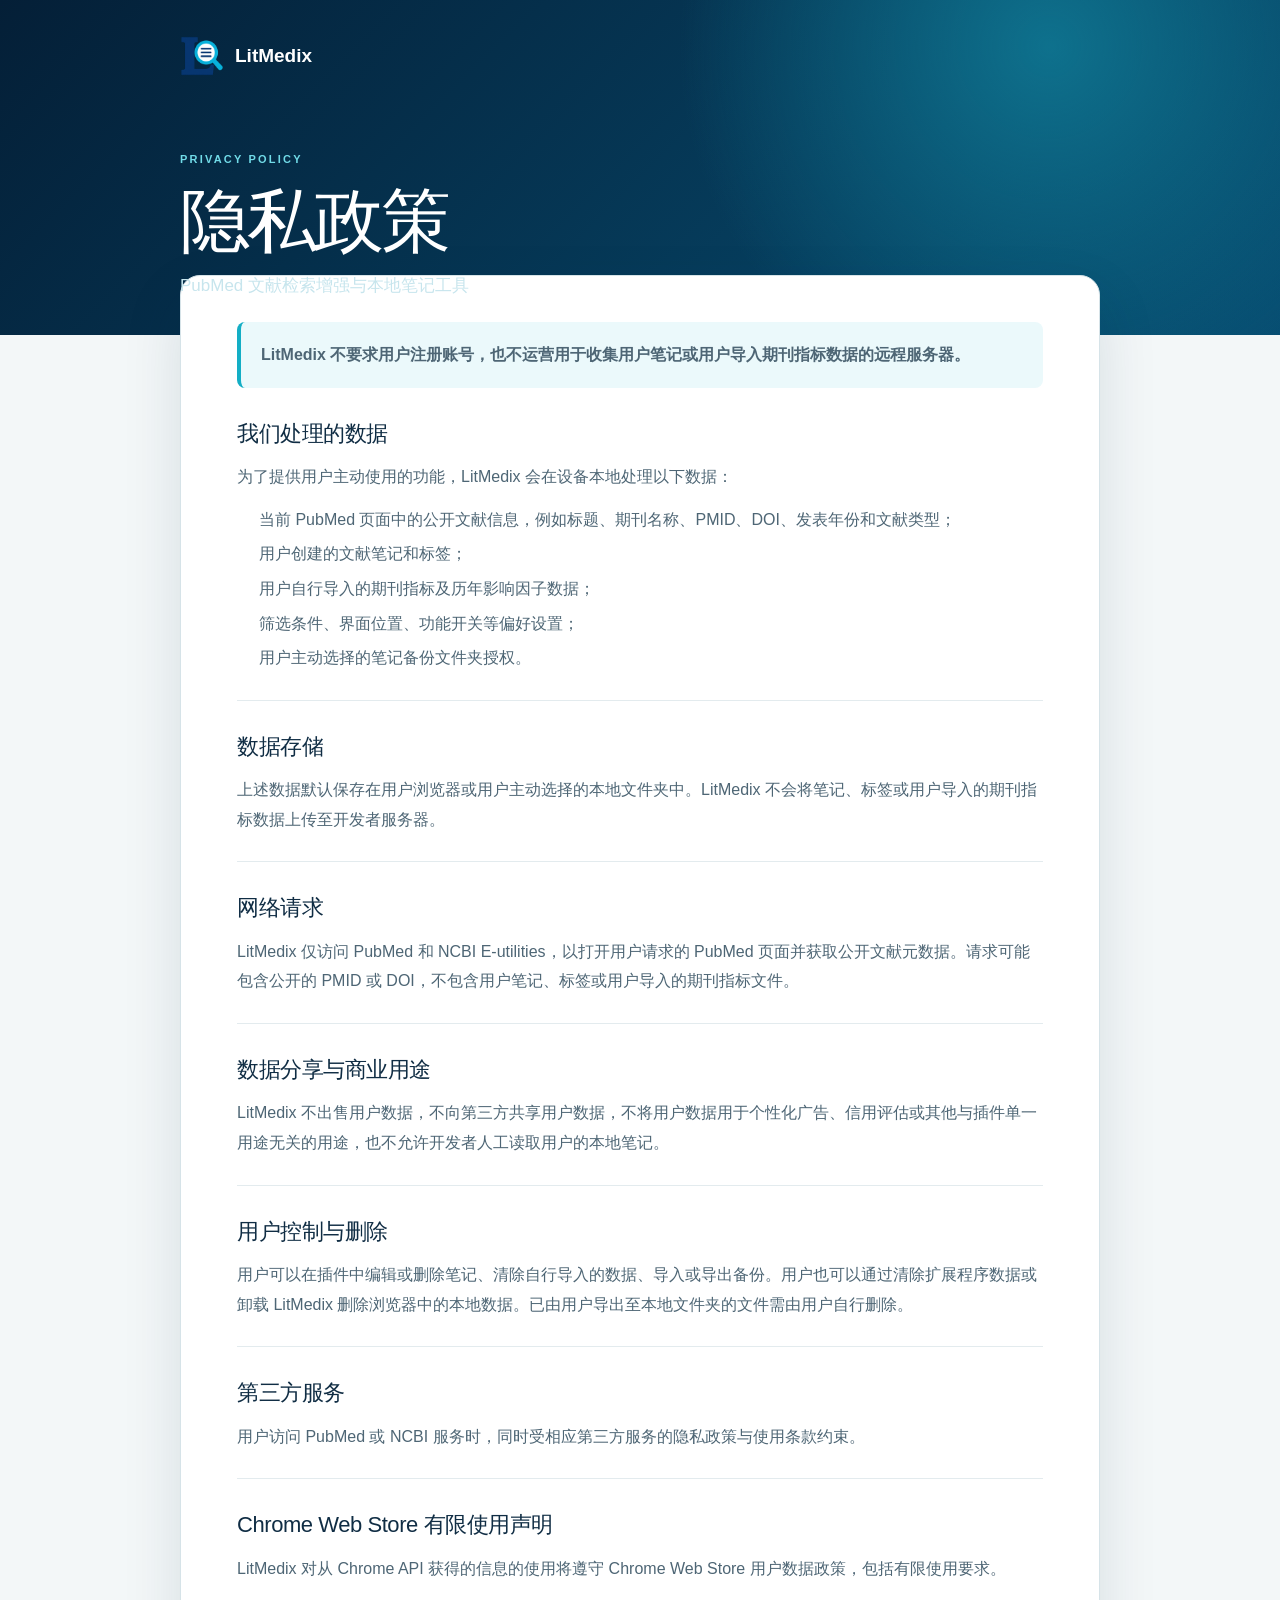
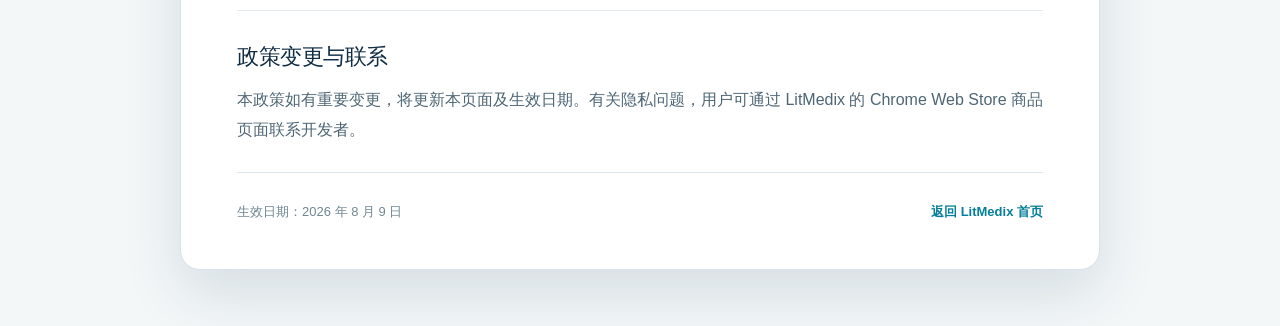
==== privacy/index.html @ 042bb358 "Publish LitMedix website" ====
﻿<!DOCTYPE html><html lang="zh-CN"><head><meta charSet="utf-8"/><meta name="viewport" content="width=device-width, initial-scale=1"/><link rel="preload" href="/litmedix-icon.png" as="image"/><link rel="stylesheet" href="../assets/index-BbM5wxnm.css" data-rsc-css-href="../assets/index-BbM5wxnm.css" data-precedence="vite-rsc/importer-resources"/><link rel="modulepreload" href="../assets/layout-segment-context-ChXqOin5.js" crossorigin=""/><link rel="modulepreload" href="../assets/rolldown-runtime-S-ySWqyJ.js" crossorigin=""/><link rel="modulepreload" href="../assets/index-D1vCP54-.js" crossorigin=""/><link rel="modulepreload" href="../assets/framework-XU8gKkFC.js" crossorigin=""/><title>隐私政策 | LitMedix</title><meta name="description" content="LitMedix Chrome 扩展隐私政策与用户数据说明。"/><meta property="og:title" content="LitMedix｜PubMed 文献检索、期刊指标与本地笔记"/><meta property="og:description" content="在 PubMed 页面直接查看期刊指标与历年 IF，使用智能筛选、右键检索和本地 Markdown 文献笔记。"/><meta property="og:type" content="website"/><meta property="og:image" content="http://localhost:3000/og.png"/><meta property="og:image:width" content="1200"/><meta property="og:image:height" content="630"/><meta property="og:image:alt" content="LitMedix：少一点查询，多一点专注阅读"/><meta name="twitter:card" content="summary_large_image"/><meta name="twitter:title" content="LitMedix｜PubMed 文献检索、期刊指标与本地笔记"/><meta name="twitter:description" content="在 PubMed 页面直接查看期刊指标与历年 IF，使用智能筛选、右键检索和本地 Markdown 文献笔记。"/><meta name="twitter:image" content="http://localhost:3000/og.png"/><link rel="shortcut icon" href="/litmedix-icon.png"/><link rel="icon" href="/litmedix-icon.png"/><link rel="modulepreload" href="../assets/index-D1vCP54-.js" />
</head><body><main class="policy-page"><header class="policy-header"><a class="policy-brand" href="../ aria-label="返回 LitMedix 首页"><img src="../litmedix-icon.png" alt="" width="44" height="44"/><span>LitMedix</span></a><div class="policy-heading"><span>PRIVACY POLICY</span><h1>隐私政策</h1><p>PubMed 文献检索增强与本地笔记工具</p></div></header><article class="policy-card"><p class="policy-summary">LitMedix 不要求用户注册账号，也不运营用于收集用户笔记或用户导入期刊指标数据的远程服务器。</p><section><h2>我们处理的数据</h2><p>为了提供用户主动使用的功能，LitMedix 会在设备本地处理以下数据：</p><ul><li>当前 PubMed 页面中的公开文献信息，例如标题、期刊名称、PMID、DOI、发表年份和文献类型；</li><li>用户创建的文献笔记和标签；</li><li>用户自行导入的期刊指标及历年影响因子数据；</li><li>筛选条件、界面位置、功能开关等偏好设置；</li><li>用户主动选择的笔记备份文件夹授权。</li></ul></section><section><h2>数据存储</h2><p>上述数据默认保存在用户浏览器或用户主动选择的本地文件夹中。LitMedix 不会将笔记、标签或用户导入的期刊指标数据上传至开发者服务器。</p></section><section><h2>网络请求</h2><p>LitMedix 仅访问 PubMed 和 NCBI E-utilities，以打开用户请求的 PubMed 页面并获取公开文献元数据。请求可能包含公开的 PMID 或 DOI，不包含用户笔记、标签或用户导入的期刊指标文件。</p></section><section><h2>数据分享与商业用途</h2><p>LitMedix 不出售用户数据，不向第三方共享用户数据，不将用户数据用于个性化广告、信用评估或其他与插件单一用途无关的用途，也不允许开发者人工读取用户的本地笔记。</p></section><section><h2>用户控制与删除</h2><p>用户可以在插件中编辑或删除笔记、清除自行导入的数据、导入或导出备份。用户也可以通过清除扩展程序数据或卸载 LitMedix 删除浏览器中的本地数据。已由用户导出至本地文件夹的文件需由用户自行删除。</p></section><section><h2>第三方服务</h2><p>用户访问 PubMed 或 NCBI 服务时，同时受相应第三方服务的隐私政策与使用条款约束。</p></section><section><h2>Chrome Web Store 有限使用声明</h2><p>LitMedix 对从 Chrome API 获得的信息的使用将遵守 Chrome Web Store 用户数据政策，包括有限使用要求。</p></section><section><h2>政策变更与联系</h2><p>本政策如有重要变更，将更新本页面及生效日期。有关隐私问题，用户可通过 LitMedix 的 Chrome Web Store 商品页面联系开发者。</p></section><footer class="policy-footer"><span>生效日期：2026 年 8 月 9 日</span><a href="../">返回 LitMedix 首页</a></footer></article></main></body></html>
---- assets/index-BbM5wxnm.css ----
/*! tailwindcss v4.2.1 | MIT License | https://tailwindcss.com */
@layer theme{:root,:host{--font-sans:ui-sans-serif, system-ui, sans-serif, "Apple Color Emoji", "Segoe UI Emoji", "Segoe UI Symbol", "Noto Color Emoji";--font-mono:ui-monospace, SFMono-Regular, Menlo, Monaco, Consolas, "Liberation Mono", "Courier New", monospace;--spacing:.25rem;--default-font-family:var(--font-sans);--default-mono-font-family:var(--font-mono)}}@layer base{*,:after,:before,::backdrop{box-sizing:border-box;border:0 solid;margin:0;padding:0}::file-selector-button{box-sizing:border-box;border:0 solid;margin:0;padding:0}html,:host{-webkit-text-size-adjust:100%;tab-size:4;line-height:1.5;font-family:var(--default-font-family,ui-sans-serif, system-ui, sans-serif, "Apple Color Emoji", "Segoe UI Emoji", "Segoe UI Symbol", "Noto Color Emoji");font-feature-settings:var(--default-font-feature-settings,normal);font-variation-settings:var(--default-font-variation-settings,normal);-webkit-tap-highlight-color:transparent}hr{height:0;color:inherit;border-top-width:1px}abbr:where([title]){-webkit-text-decoration:underline dotted;text-decoration:underline dotted}h1,h2,h3,h4,h5,h6{font-size:inherit;font-weight:inherit}a{color:inherit;-webkit-text-decoration:inherit;-webkit-text-decoration:inherit;-webkit-text-decoration:inherit;-webkit-text-decoration:inherit;text-decoration:inherit}b,strong{font-weight:bolder}code,kbd,samp,pre{font-family:var(--default-mono-font-family,ui-monospace, SFMono-Regular, Menlo, Monaco, Consolas, "Liberation Mono", "Courier New", monospace);font-feature-settings:var(--default-mono-font-feature-settings,normal);font-variation-settings:var(--default-mono-font-variation-settings,normal);font-size:1em}small{font-size:80%}sub,sup{vertical-align:baseline;font-size:75%;line-height:0;position:relative}sub{bottom:-.25em}sup{top:-.5em}table{text-indent:0;border-color:inherit;border-collapse:collapse}:-moz-focusring{outline:auto}progress{vertical-align:baseline}summary{display:list-item}ol,ul,menu{list-style:none}img,svg,video,canvas,audio,iframe,embed,object{vertical-align:middle;display:block}img,video{max-width:100%;height:auto}button,input,select,optgroup,textarea{font:inherit;font-feature-settings:inherit;font-variation-settings:inherit;letter-spacing:inherit;color:inherit;opacity:1;background-color:#0000;border-radius:0}::file-selector-button{font:inherit;font-feature-settings:inherit;font-variation-settings:inherit;letter-spacing:inherit;color:inherit;opacity:1;background-color:#0000;border-radius:0}:where(select:is([multiple],[size])) optgroup{font-weight:bolder}:where(select:is([multiple],[size])) optgroup option{padding-inline-start:20px}::file-selector-button{margin-inline-end:4px}::placeholder{opacity:1}@supports (not ((-webkit-appearance:-apple-pay-button))) or (contain-intrinsic-size:1px){::placeholder{color:currentColor}@supports (color:color-mix(in lab, red, red)){::placeholder{color:color-mix(in oklab, currentcolor 50%, transparent)}}}textarea{resize:vertical}::-webkit-search-decoration{-webkit-appearance:none}::-webkit-date-and-time-value{min-height:1lh;text-align:inherit}::-webkit-datetime-edit{display:inline-flex}::-webkit-datetime-edit-fields-wrapper{padding:0}::-webkit-datetime-edit{padding-block:0}::-webkit-datetime-edit-year-field{padding-block:0}::-webkit-datetime-edit-month-field{padding-block:0}::-webkit-datetime-edit-day-field{padding-block:0}::-webkit-datetime-edit-hour-field{padding-block:0}::-webkit-datetime-edit-minute-field{padding-block:0}::-webkit-datetime-edit-second-field{padding-block:0}::-webkit-datetime-edit-millisecond-field{padding-block:0}::-webkit-datetime-edit-meridiem-field{padding-block:0}::-webkit-calendar-picker-indicator{line-height:1}:-moz-ui-invalid{box-shadow:none}button,input:where([type=button],[type=reset],[type=submit]){appearance:button}::file-selector-button{appearance:button}::-webkit-inner-spin-button{height:auto}::-webkit-outer-spin-button{height:auto}[hidden]:where(:not([hidden=until-found])){display:none!important}}@layer components;@layer utilities{.relative{position:relative}.start{inset-inline-start:var(--spacing)}.table{display:table}}.status-pill i{background:#20b978!important;box-shadow:0 0 0 4px #20b97820!important}.install-copy{flex:1}.store-actions{gap:10px;display:flex}.store-button{border:1px solid #496276;border-radius:13px;gap:2px;min-width:164px;padding:13px 42px 13px 16px;transition:all .2s;display:grid;position:relative}.store-button b{font-size:14px}.store-button small{color:#a9bcc7;font-size:10px}.store-button strong{color:#69d5e3;font-size:18px;position:absolute;top:50%;right:15px;transform:translateY(-50%)}.store-button:hover{background:#0d3a58;border-color:#69d5e3;transform:translateY(-2px)}@media (width<=620px){.status-pill:after{content:"已上架"!important}.store-actions{flex-direction:column;width:100%}.store-button{width:100%}}:root{--ink:#071d31;--navy:#082f4b;--blue:#075aa0;--cyan:#16bad7;--paper:#f5f3ed;--white:#fff;--muted:#60727e;--line:#cfdae0;--gold:#f4ac18}*{box-sizing:border-box}html{scroll-behavior:smooth}body{background:var(--paper);color:var(--ink);margin:0;font-family:Inter,PingFang SC,Microsoft YaHei,system-ui,sans-serif}a{color:inherit;text-decoration:none}img{max-width:100%;display:block}.shell{width:min(1180px,100% - 40px);margin-inline:auto}.topbar{justify-content:space-between;align-items:center;height:82px;display:flex}.brand{letter-spacing:-.02em;align-items:center;gap:10px;font-weight:900;display:flex}.brand img{object-fit:contain}.nav-links{color:#485c69;gap:34px;font-size:13px;display:flex}.nav-links a:hover{color:var(--blue)}.status-pill{border:1px solid #b7c5cd;border-radius:999px;align-items:center;gap:8px;padding:10px 15px;font-size:12px;font-weight:750;display:flex}.status-pill i,.review-badge i{background:#f4ad16;border-radius:50%;width:7px;height:7px;box-shadow:0 0 0 4px #f4ad1620}.hero{grid-template-columns:.82fr 1.18fr;align-items:center;gap:64px;min-height:700px;padding:72px 0 100px;display:grid}.eyebrow,.section-label{letter-spacing:.19em;text-transform:uppercase;color:var(--blue);font-size:11px;font-weight:850}.eyebrow{align-items:center;gap:10px;display:flex}.eyebrow span{background:var(--cyan);width:30px;height:2px}h1,h2,h3,p{margin-top:0}.hero h1{letter-spacing:-.062em;margin:27px 0 28px;font-size:clamp(52px,5.6vw,78px);line-height:1.02}.hero h1 em{color:var(--blue);font-style:normal}.hero-copy>p{color:var(--muted);max-width:560px;font-size:17px;line-height:1.85}.hero-actions{gap:11px;margin-top:34px;display:flex}.button{border-radius:999px;justify-content:center;align-items:center;min-height:48px;padding:0 22px;font-size:13px;font-weight:800;display:inline-flex}.button.primary{background:var(--ink);color:#fff;gap:28px}.button.primary:hover{background:var(--blue)}.button.secondary{border:1px solid #b6c4cc}.hero-proof{color:#71828d;flex-wrap:wrap;gap:18px;margin-top:22px;font-size:11px;display:flex}.hero-proof b{color:#07889b}.hero-visual{place-items:center;min-height:500px;display:grid;position:relative}.glow{background:#c7ebed;border-radius:50%;width:470px;height:470px;position:absolute;top:0;right:20px}.hero-browser{border:1px solid #9fb5c0;border-radius:15px;width:100%;position:relative;transform:rotate(-1.2deg);box-shadow:0 32px 80px #07314d25}.hero-filter{border-radius:18px;width:210px;position:absolute;bottom:-12px;right:-22px;overflow:hidden;transform:rotate(2deg);box-shadow:0 24px 50px #071d3150}.trust-strip{border-block:1px solid var(--line);background:#f8f7f2}.trust-grid{grid-template-columns:repeat(4,1fr);align-items:center;min-height:82px;display:grid}.trust-grid div{border-left:1px solid var(--line);color:#5f717d;align-items:center;gap:9px;height:36px;padding-left:24px;font-size:12px;display:flex}.trust-grid div:first-child{border-left:0}.trust-grid span{color:#0796a7;font-weight:900}.intro{padding:125px 0}.intro-heading{grid-template-columns:1.15fr .7fr;align-items:end;gap:90px;margin:20px 0 58px;display:grid}.intro-heading h2,.showcase h2,.trend-copy h2,.notes-heading h2,.right-click-section h2,.privacy-home h2{letter-spacing:-.05em;margin:0;font-size:clamp(39px,4.5vw,60px);line-height:1.08}.intro-heading p,.showcase-copy>p,.trend-copy>p,.notes-heading>p,.right-click-section p,.privacy-copy p{color:var(--muted);margin:0;line-height:1.85}.capability-grid{grid-template-columns:repeat(4,1fr);gap:12px;display:grid}.capability-grid article{border:1px solid var(--line);background:#faf9f5;border-radius:16px;min-height:265px;padding:27px 24px;transition:all .2s}.capability-grid article:hover{transform:translateY(-4px);box-shadow:0 20px 35px #06304a10}.capability-grid article>span{color:#0b91a5;font:700 11px ui-monospace,monospace}.capability-grid h3{margin:58px 0 12px;font-size:19px;line-height:1.35}.capability-grid p{color:var(--muted);font-size:13px;line-height:1.75}.showcase{grid-template-columns:.7fr 1.3fr;align-items:center;gap:70px;padding:20px 0 135px;display:grid}.showcase-copy h2{margin:17px 0 26px;font-size:48px}.showcase-copy ul{border-top:1px solid var(--line);margin:30px 0 0;padding:0;list-style:none}.showcase-copy li{border-bottom:1px solid var(--line);grid-template-columns:100px 1fr;gap:12px;padding:14px 0;font-size:12px;display:grid}.showcase-copy li span{color:#71818b}.screen-frame{background:#fff;border:1px solid #aebfc8;border-radius:16px;overflow:hidden;box-shadow:0 25px 60px #092e471d}.frame-top{background:#e9eff1;align-items:center;gap:6px;height:40px;padding:0 13px;display:flex}.frame-top i{background:#9aadb7;border-radius:50%;width:7px;height:7px}.frame-top span{color:#72838d;margin-left:7px;font-size:9px}.screen-frame>img{width:100%}.trend-section{background:var(--navy);color:#fff;padding:120px 0}.trend-grid{grid-template-columns:1.25fr .75fr;align-items:center;gap:80px;display:grid}.frame-top.dark{background:#061f34}.trend-screen{background:#092f4c;border-color:#376078}.trend-copy .section-label.light,.right-click-section .section-label.light{color:#58d4e4}.trend-copy h2{margin:18px 0 26px;font-size:48px}.trend-copy>p{color:#b8cad4}.mini-stats{grid-template-columns:repeat(2,1fr);gap:12px;margin-top:34px;display:grid}.mini-stats div{border:1px solid #3f6177;border-radius:10px;padding:17px}.mini-stats strong,.mini-stats span{display:block}.mini-stats strong{font-size:18px}.mini-stats span{color:#93aab9;margin-top:4px;font-size:10px}.notes-section{padding:130px 0}.notes-heading{grid-template-columns:1fr .65fr;align-items:end;gap:90px;margin-bottom:55px;display:grid}.notes-heading h2{margin-top:17px}.notes-window{background:#fff;border:1px solid #b2c2ca;border-radius:18px;position:relative;overflow:hidden;box-shadow:0 28px 65px #092e4718}.notes-badges{flex-wrap:wrap;justify-content:flex-end;gap:8px;display:flex;position:absolute;bottom:22px;right:22px}.notes-badges span{color:#fff;-webkit-backdrop-filter:blur(6px);backdrop-filter:blur(6px);background:#082f4bea;border-radius:999px;padding:8px 12px;font-size:10px}.right-click-section{color:#fff;background:#092f4b;padding:115px 0}.right-click-grid{grid-template-columns:.8fr 1.2fr;align-items:center;gap:90px;display:grid}.right-click-section h2{margin:18px 0 25px}.right-click-section p{color:#b7cad5;max-width:520px}.selection-demo{color:#1b3445;background:#f7f6f0;border-radius:17px;min-height:280px;padding:75px 55px;position:relative;transform:rotate(1deg)}.selection-text{font:24px/1.6 Georgia,serif}.selection-text mark{background:#8ee7ed;padding:5px 8px}.context-menu{background:#fff;border-radius:11px;width:220px;padding:8px;display:grid;position:absolute;bottom:-24px;right:30px;box-shadow:0 24px 55px #0006}.context-menu>*{border-radius:6px;padding:9px 11px;font-size:12px}.context-menu b{color:#07517e;background:#e8f6f7;align-items:center;gap:9px;display:flex}.context-menu img{width:23px;height:23px}.privacy-home{background:#d9eff0;border-radius:22px;grid-template-columns:120px .9fr 1fr;align-items:center;gap:50px;margin-block:115px;padding:115px 70px;display:grid}.privacy-mark{color:#0c568b;font:900 76px Georgia,serif;position:relative}.privacy-mark span{color:#fff;background:#14b6d2;border-radius:50%;place-items:center;width:41px;height:41px;font:700 20px system-ui;display:grid;position:absolute;top:23px;left:33px}.privacy-home h2{margin-top:14px;font-size:43px}.privacy-copy a{color:#075a8d;gap:28px;margin-top:22px;font-size:13px;font-weight:800;display:inline-flex}.install{padding-bottom:115px}.install-card{color:#fff;background:#071d31;border-radius:20px;align-items:center;gap:28px;padding:42px 46px;display:flex}.install-card>div:nth-child(2){flex:1}.install-card span{letter-spacing:.17em;color:#69d5e3;font-size:10px;font-weight:800}.install-card h2{margin:8px 0 5px;font-size:28px}.install-card p{color:#a9bcc7;margin:0;font-size:13px}.review-badge{border:1px solid #496276;border-radius:999px;align-items:center;gap:10px;padding:13px 18px;font-size:12px;font-weight:800;display:flex}.footer{border-top:1px solid var(--line);color:#6d7e89;align-items:center;gap:30px;min-height:105px;font-size:11px;display:flex}.footer p{flex:1;margin:0}.footer>div{gap:24px;display:flex}.footer .brand{color:var(--ink);font-size:14px}@media (width<=950px){.nav-links{display:none}.hero{grid-template-columns:1fr;padding-top:50px}.hero-copy{text-align:center}.eyebrow,.hero-actions,.hero-proof{justify-content:center}.hero-copy>p{margin-inline:auto}.hero-visual{min-height:430px}.intro-heading,.showcase,.trend-grid,.notes-heading,.right-click-grid{grid-template-columns:1fr;gap:45px}.capability-grid{grid-template-columns:repeat(2,1fr)}.trust-grid{grid-template-columns:repeat(2,1fr);padding-block:12px}.trust-grid div:nth-child(3){border-left:0}.showcase-copy{max-width:650px}.trend-screen{order:2}.privacy-home{grid-template-columns:90px 1fr}.privacy-copy{grid-column:1/-1}.notes-badges{background:#082f4b;border-radius:0;justify-content:center;padding:13px;position:static}}@media (width<=620px){.shell{width:min(100% - 24px,1180px)}.topbar{height:70px}.status-pill{padding:11px;font-size:0}.status-pill:after{content:"审核中";font-size:11px}.hero{padding:45px 0 75px}.hero h1{text-align:left;font-size:48px}.hero-copy{text-align:left}.eyebrow,.hero-actions,.hero-proof{justify-content:flex-start}.hero-actions{flex-direction:column}.button{width:100%}.hero-filter{width:145px;right:0}.hero-visual{min-height:310px}.trust-grid,.capability-grid{grid-template-columns:1fr}.trust-grid div{border-left:0;border-top:1px solid var(--line)}.intro,.notes-section{padding-block:85px}.intro-heading{gap:25px}.intro-heading h2,.notes-heading h2{font-size:39px}.capability-grid article{min-height:220px}.capability-grid h3{margin-top:35px}.showcase{padding-bottom:85px}.showcase-copy h2,.trend-copy h2{font-size:39px}.trend-section,.right-click-section{padding-block:85px}.mini-stats{grid-template-columns:1fr}.selection-demo{min-height:250px;padding:55px 24px}.context-menu{right:12px}.privacy-home{grid-template-columns:1fr;margin-block:80px;padding:45px 25px}.privacy-home h2{font-size:37px}.install-card{flex-wrap:wrap;padding:32px 25px}.install-card img{width:62px;height:62px}.review-badge{justify-content:center;width:100%}.footer{flex-wrap:wrap;padding-block:25px}.footer p{flex-basis:100%;order:3}.footer>div{margin-left:auto}}body{-webkit-font-smoothing:antialiased;text-rendering:optimizelegibility;font-family:PingFang SC,Microsoft YaHei,Hiragino Sans GB,Source Han Sans CN,Noto Sans CJK SC,Arial,sans-serif;font-size:16px;line-height:1.7}.brand{letter-spacing:-.01em;font-weight:800}.nav-links{font-size:14px}.hero{grid-template-columns:.95fr 1.05fr;gap:48px}.eyebrow,.section-label{letter-spacing:.12em;text-transform:none;font-size:12px;font-weight:700}.hero h1{letter-spacing:-.035em;margin:27px 0 28px;font-size:clamp(44px,4.45vw,64px);font-weight:750;line-height:1.16}.hero h1 span,.hero h1 em{white-space:nowrap}.intro-heading h2,.showcase h2,.trend-copy h2,.notes-heading h2,.right-click-section h2,.privacy-home h2{letter-spacing:-.025em;font-size:clamp(36px,3.9vw,54px);font-weight:700;line-height:1.2}.capability-grid h3{font-weight:700;line-height:1.55}.showcase-copy h2,.trend-copy h2{font-size:44px;line-height:1.22}.privacy-home h2{font-size:40px;line-height:1.25}@media (width<=950px){.hero{grid-template-columns:1fr}}@media (width<=620px){.hero h1{letter-spacing:-.02em;font-size:36px;line-height:1.25}.hero h1 span,.hero h1 em{white-space:normal}.showcase-copy h2,.trend-copy h2,.privacy-home h2{font-size:36px}}.policy-page{color:#102d44;background:#f3f7f8;min-height:100vh;padding-bottom:56px}.policy-header{color:#fff;background:radial-gradient(circle at 82% 14%,#0e718d 0,#0000 34%),linear-gradient(135deg,#041f37,#074e72);min-height:330px;padding:34px max(24px,50vw - 460px)}.policy-brand{align-items:center;gap:11px;font-size:19px;font-weight:850;display:inline-flex}.policy-brand img{object-fit:contain}.policy-heading{padding-top:58px}.policy-heading>span{letter-spacing:.2em;color:#71dbe8;font-size:11px;font-weight:800}.policy-page .policy-heading h1{letter-spacing:-.045em;margin:15px 0 16px;font-size:clamp(44px,6vw,70px);line-height:1}.policy-heading p{color:#c7e5ed;margin:0;font-size:17px}.policy-card{background:#fff;border:1px solid #d6e3e8;border-radius:20px;width:min(920px,100% - 28px);margin:-60px auto 0;padding:46px 56px;box-shadow:0 24px 60px #052a3e1f}.policy-summary{color:#21495b;background:#ebf9fb;border-left:4px solid #13aec5;border-radius:8px;margin:0 0 36px;padding:18px 20px;font-weight:650}.policy-card section{border-top:1px solid #e3ebee;padding:27px 0}.policy-card section:first-of-type{border-top:0}.policy-page .policy-card h2{letter-spacing:-.02em;margin:0 0 10px;font-size:22px}.policy-card p,.policy-card li{color:#4e6675;line-height:1.85}.policy-card p{margin:0}.policy-card ul{margin:13px 0 0;padding-left:22px}.policy-card li+li{margin-top:5px}.policy-footer{color:#718794;border-top:1px solid #dce7eb;justify-content:space-between;gap:20px;padding-top:28px;font-size:13px;display:flex}.policy-footer a{color:#057f9b;font-weight:700}@media (width<=640px){.policy-header{min-height:290px}.policy-heading{padding-top:42px}.policy-card{margin-top:-42px;padding:32px 23px}.policy-footer{flex-direction:column}.policy-page .policy-heading h1{font-size:48px}}
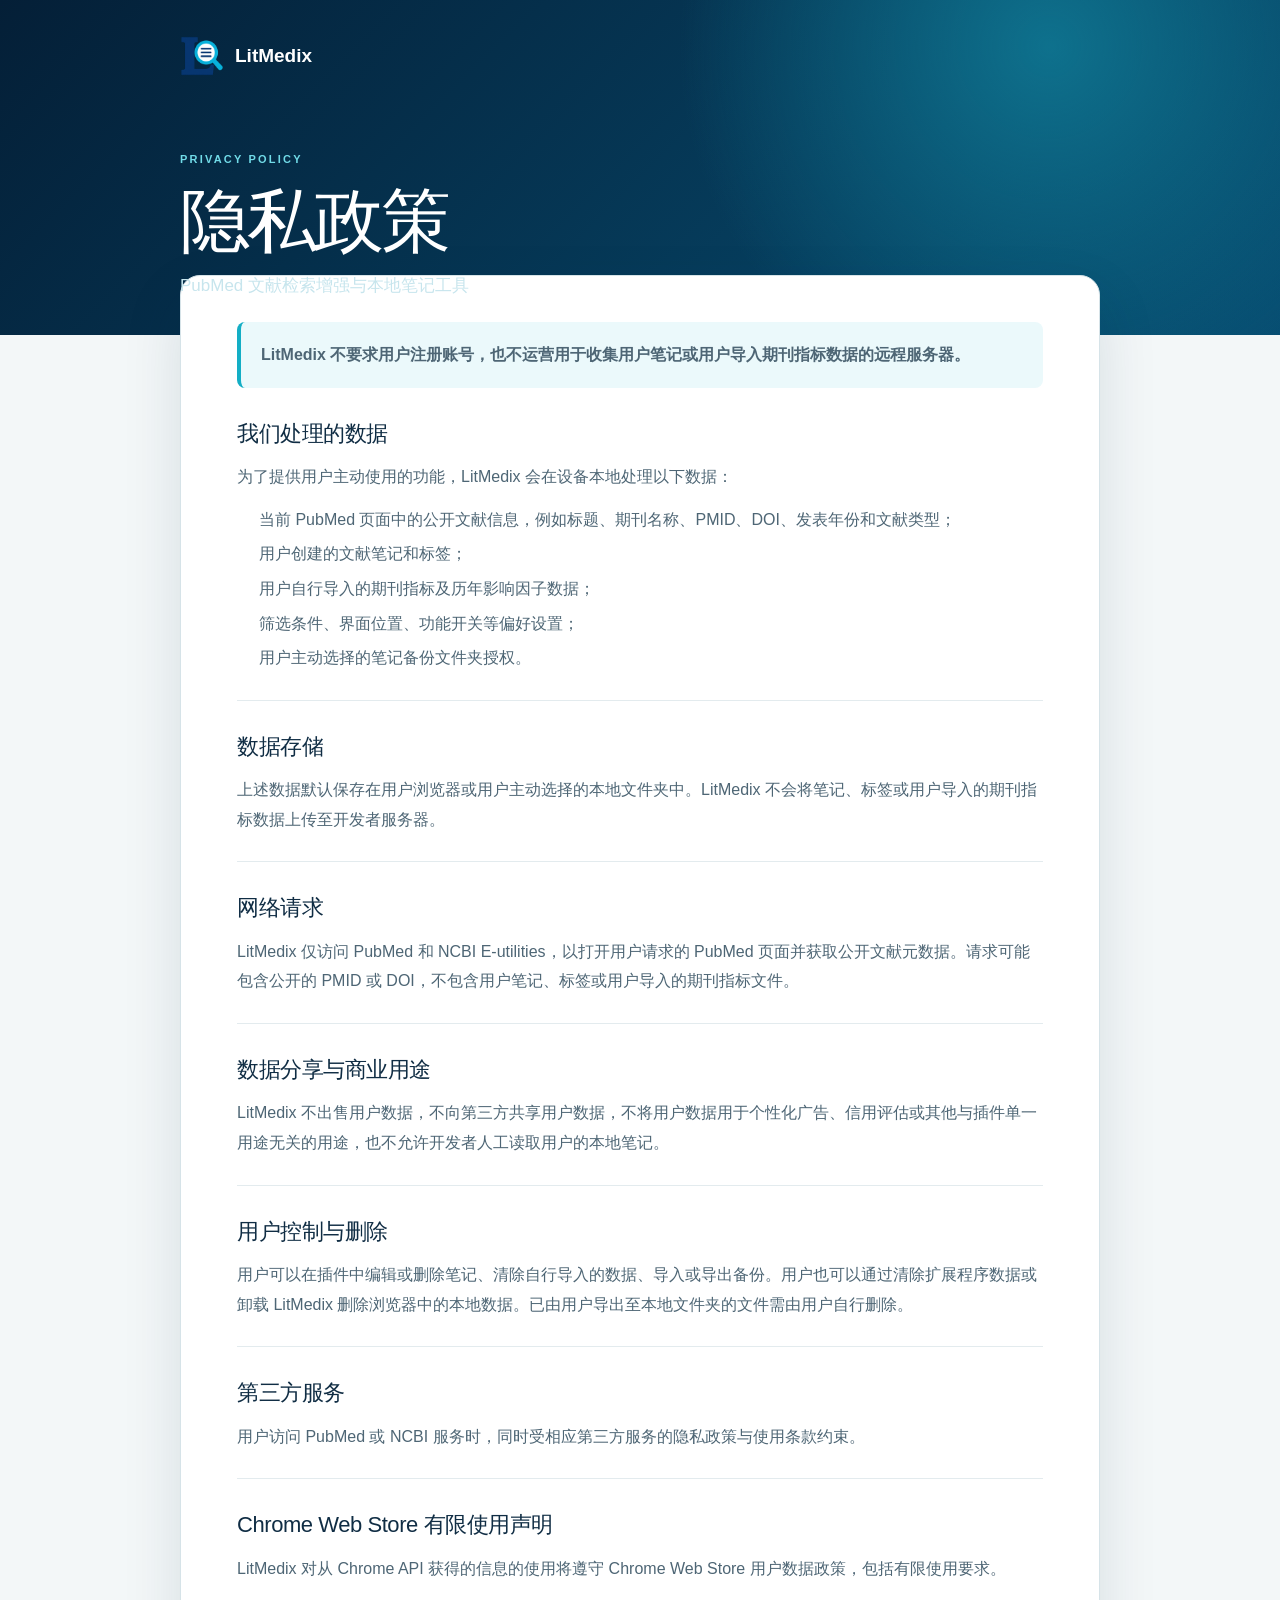
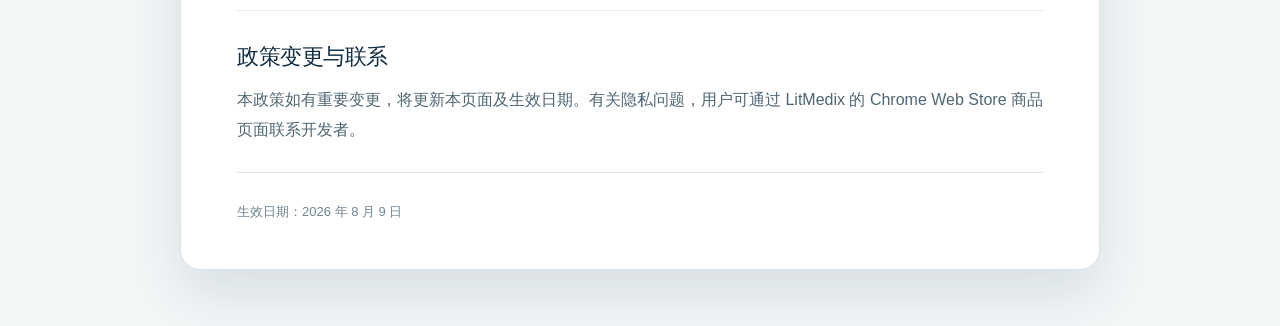
==== commit 14186202: "Add GitHub source links to website" ====
--- a/privacy/index.html
+++ b/privacy/index.html
@@ -1,3 +1,2 @@
-﻿<!DOCTYPE html><html lang="zh-CN"><head><meta charSet="utf-8"/><meta name="viewport" content="width=device-width, initial-scale=1"/><link rel="preload" href="/litmedix-icon.png" as="image"/><link rel="stylesheet" href="../assets/index-BbM5wxnm.css" data-rsc-css-href="../assets/index-BbM5wxnm.css" data-precedence="vite-rsc/importer-resources"/><link rel="modulepreload" href="../assets/layout-segment-context-ChXqOin5.js" crossorigin=""/><link rel="modulepreload" href="../assets/rolldown-runtime-S-ySWqyJ.js" crossorigin=""/><link rel="modulepreload" href="../assets/index-D1vCP54-.js" crossorigin=""/><link rel="modulepreload" href="../assets/framework-XU8gKkFC.js" crossorigin=""/><title>隐私政策 | LitMedix</title><meta name="description" content="LitMedix Chrome 扩展隐私政策与用户数据说明。"/><meta property="og:title" content="LitMedix｜PubMed 文献检索、期刊指标与本地笔记"/><meta property="og:description" content="在 PubMed 页面直接查看期刊指标与历年 IF，使用智能筛选、右键检索和本地 Markdown 文献笔记。"/><meta property="og:type" content="website"/><meta property="og:image" content="http://localhost:3000/og.png"/><meta property="og:image:width" content="1200"/><meta property="og:image:height" content="630"/><meta property="og:image:alt" content="LitMedix：少一点查询，多一点专注阅读"/><meta name="twitter:card" content="summary_large_image"/><meta name="twitter:title" content="LitMedix｜PubMed 文献检索、期刊指标与本地笔记"/><meta name="twitter:description" content="在 PubMed 页面直接查看期刊指标与历年 IF，使用智能筛选、右键检索和本地 Markdown 文献笔记。"/><meta name="twitter:image" content="http://localhost:3000/og.png"/><link rel="shortcut icon" href="/litmedix-icon.png"/><link rel="icon" href="/litmedix-icon.png"/><link rel="modulepreload" href="../assets/index-D1vCP54-.js" />
-</head><body><main class="policy-page"><header class="policy-header"><a class="policy-brand" href="../ aria-label="返回 LitMedix 首页"><img src="../litmedix-icon.png" alt="" width="44" height="44"/><span>LitMedix</span></a><div class="policy-heading"><span>PRIVACY POLICY</span><h1>隐私政策</h1><p>PubMed 文献检索增强与本地笔记工具</p></div></header><article class="policy-card"><p class="policy-summary">LitMedix 不要求用户注册账号，也不运营用于收集用户笔记或用户导入期刊指标数据的远程服务器。</p><section><h2>我们处理的数据</h2><p>为了提供用户主动使用的功能，LitMedix 会在设备本地处理以下数据：</p><ul><li>当前 PubMed 页面中的公开文献信息，例如标题、期刊名称、PMID、DOI、发表年份和文献类型；</li><li>用户创建的文献笔记和标签；</li><li>用户自行导入的期刊指标及历年影响因子数据；</li><li>筛选条件、界面位置、功能开关等偏好设置；</li><li>用户主动选择的笔记备份文件夹授权。</li></ul></section><section><h2>数据存储</h2><p>上述数据默认保存在用户浏览器或用户主动选择的本地文件夹中。LitMedix 不会将笔记、标签或用户导入的期刊指标数据上传至开发者服务器。</p></section><section><h2>网络请求</h2><p>LitMedix 仅访问 PubMed 和 NCBI E-utilities，以打开用户请求的 PubMed 页面并获取公开文献元数据。请求可能包含公开的 PMID 或 DOI，不包含用户笔记、标签或用户导入的期刊指标文件。</p></section><section><h2>数据分享与商业用途</h2><p>LitMedix 不出售用户数据，不向第三方共享用户数据，不将用户数据用于个性化广告、信用评估或其他与插件单一用途无关的用途，也不允许开发者人工读取用户的本地笔记。</p></section><section><h2>用户控制与删除</h2><p>用户可以在插件中编辑或删除笔记、清除自行导入的数据、导入或导出备份。用户也可以通过清除扩展程序数据或卸载 LitMedix 删除浏览器中的本地数据。已由用户导出至本地文件夹的文件需由用户自行删除。</p></section><section><h2>第三方服务</h2><p>用户访问 PubMed 或 NCBI 服务时，同时受相应第三方服务的隐私政策与使用条款约束。</p></section><section><h2>Chrome Web Store 有限使用声明</h2><p>LitMedix 对从 Chrome API 获得的信息的使用将遵守 Chrome Web Store 用户数据政策，包括有限使用要求。</p></section><section><h2>政策变更与联系</h2><p>本政策如有重要变更，将更新本页面及生效日期。有关隐私问题，用户可通过 LitMedix 的 Chrome Web Store 商品页面联系开发者。</p></section><footer class="policy-footer"><span>生效日期：2026 年 8 月 9 日</span><a href="../">返回 LitMedix 首页</a></footer></article></main></body></html>
-
+﻿<!DOCTYPE html><html lang="zh-CN"><head><meta charSet="utf-8"/><meta name="viewport" content="width=device-width, initial-scale=1"/><link rel="preload" href="/litmedix-icon.png" as="image"/><link rel="stylesheet" href="../assets/index-bfApPepZ.css" data-rsc-css-href="../assets/index-bfApPepZ.css" data-precedence="vite-rsc/importer-resources"/><link rel="modulepreload" href="../assets/layout-segment-context-ChXqOin5.js" crossorigin=""/><link rel="modulepreload" href="../assets/rolldown-runtime-S-ySWqyJ.js" crossorigin=""/><link rel="modulepreload" href="../assets/index-D1vCP54-.js" crossorigin=""/><link rel="modulepreload" href="../assets/framework-XU8gKkFC.js" crossorigin=""/><title>隐私政策 | LitMedix</title><meta name="description" content="LitMedix Chrome 扩展隐私政策与用户数据说明。"/><meta property="og:title" content="LitMedix｜PubMed 文献检索、期刊指标与本地笔记"/><meta property="og:description" content="在 PubMed 页面直接查看期刊指标与历年 IF，使用智能筛选、右键检索和本地 Markdown 文献笔记。"/><meta property="og:type" content="website"/><meta property="og:image" content="http://localhost:3000/og.png"/><meta property="og:image:width" content="1200"/><meta property="og:image:height" content="630"/><meta property="og:image:alt" content="LitMedix：少一点查询，多一点专注阅读"/><meta name="twitter:card" content="summary_large_image"/><meta name="twitter:title" content="LitMedix｜PubMed 文献检索、期刊指标与本地笔记"/><meta name="twitter:description" content="在 PubMed 页面直接查看期刊指标与历年 IF，使用智能筛选、右键检索和本地 Markdown 文献笔记。"/><meta name="twitter:image" content="http://localhost:3000/og.png"/><link rel="shortcut icon" href="/litmedix-icon.png"/><link rel="icon" href="/litmedix-icon.png"/><link rel="modulepreload" href="../assets/index-D1vCP54-.js" />
+</head><body><main class="policy-page"><header class="policy-header"><a class="policy-brand" href="../ aria-label="返回 LitMedix 首页"><img src="../litmedix-icon.png" alt="" width="44" height="44"/><span>LitMedix</span></a><div class="policy-heading"><span>PRIVACY POLICY</span><h1>隐私政策</h1><p>PubMed 文献检索增强与本地笔记工具</p></div></header><article class="policy-card"><p class="policy-summary">LitMedix 不要求用户注册账号，也不运营用于收集用户笔记或用户导入期刊指标数据的远程服务器。</p><section><h2>我们处理的数据</h2><p>为了提供用户主动使用的功能，LitMedix 会在设备本地处理以下数据：</p><ul><li>当前 PubMed 页面中的公开文献信息，例如标题、期刊名称、PMID、DOI、发表年份和文献类型；</li><li>用户创建的文献笔记和标签；</li><li>用户自行导入的期刊指标及历年影响因子数据；</li><li>筛选条件、界面位置、功能开关等偏好设置；</li><li>用户主动选择的笔记备份文件夹授权。</li></ul></section><section><h2>数据存储</h2><p>上述数据默认保存在用户浏览器或用户主动选择的本地文件夹中。LitMedix 不会将笔记、标签或用户导入的期刊指标数据上传至开发者服务器。</p></section><section><h2>网络请求</h2><p>LitMedix 仅访问 PubMed 和 NCBI E-utilities，以打开用户请求的 PubMed 页面并获取公开文献元数据。请求可能包含公开的 PMID 或 DOI，不包含用户笔记、标签或用户导入的期刊指标文件。</p></section><section><h2>数据分享与商业用途</h2><p>LitMedix 不出售用户数据，不向第三方共享用户数据，不将用户数据用于个性化广告、信用评估或其他与插件单一用途无关的用途，也不允许开发者人工读取用户的本地笔记。</p></section><section><h2>用户控制与删除</h2><p>用户可以在插件中编辑或删除笔记、清除自行导入的数据、导入或导出备份。用户也可以通过清除扩展程序数据或卸载 LitMedix 删除浏览器中的本地数据。已由用户导出至本地文件夹的文件需由用户自行删除。</p></section><section><h2>第三方服务</h2><p>用户访问 PubMed 或 NCBI 服务时，同时受相应第三方服务的隐私政策与使用条款约束。</p></section><section><h2>Chrome Web Store 有限使用声明</h2><p>LitMedix 对从 Chrome API 获得的信息的使用将遵守 Chrome Web Store 用户数据政策，包括有限使用要求。</p></section><section><h2>政策变更与联系</h2><p>本政策如有重要变更，将更新本页面及生效日期。有关隐私问题，用户可通过 LitMedix 的 Chrome Web Store 商品页面联系开发者。</p></section><footer class="policy-footer"><span>生效日期：2026 年 8 月 9 日</span><a href="../>返回 LitMedix 首页</a></footer></article></main></body></html>
--- a/assets/index-bfApPepZ.css
+++ b/assets/index-bfApPepZ.css
@@ -0,0 +1,2 @@
+/*! tailwindcss v4.2.1 | MIT License | https://tailwindcss.com */
+@layer properties{@supports (((-webkit-hyphens:none)) and (not (margin-trim:inline))) or ((-moz-orient:inline) and (not (color:rgb(from red r g b)))){*,:before,:after,::backdrop{--tw-blur:initial;--tw-brightness:initial;--tw-contrast:initial;--tw-grayscale:initial;--tw-hue-rotate:initial;--tw-invert:initial;--tw-opacity:initial;--tw-saturate:initial;--tw-sepia:initial;--tw-drop-shadow:initial;--tw-drop-shadow-color:initial;--tw-drop-shadow-alpha:100%;--tw-drop-shadow-size:initial}}}@layer theme{:root,:host{--font-sans:ui-sans-serif, system-ui, sans-serif, "Apple Color Emoji", "Segoe UI Emoji", "Segoe UI Symbol", "Noto Color Emoji";--font-mono:ui-monospace, SFMono-Regular, Menlo, Monaco, Consolas, "Liberation Mono", "Courier New", monospace;--spacing:.25rem;--default-font-family:var(--font-sans);--default-mono-font-family:var(--font-mono)}}@layer base{*,:after,:before,::backdrop{box-sizing:border-box;border:0 solid;margin:0;padding:0}::file-selector-button{box-sizing:border-box;border:0 solid;margin:0;padding:0}html,:host{-webkit-text-size-adjust:100%;tab-size:4;line-height:1.5;font-family:var(--default-font-family,ui-sans-serif, system-ui, sans-serif, "Apple Color Emoji", "Segoe UI Emoji", "Segoe UI Symbol", "Noto Color Emoji");font-feature-settings:var(--default-font-feature-settings,normal);font-variation-settings:var(--default-font-variation-settings,normal);-webkit-tap-highlight-color:transparent}hr{height:0;color:inherit;border-top-width:1px}abbr:where([title]){-webkit-text-decoration:underline dotted;text-decoration:underline dotted}h1,h2,h3,h4,h5,h6{font-size:inherit;font-weight:inherit}a{color:inherit;-webkit-text-decoration:inherit;-webkit-text-decoration:inherit;-webkit-text-decoration:inherit;-webkit-text-decoration:inherit;text-decoration:inherit}b,strong{font-weight:bolder}code,kbd,samp,pre{font-family:var(--default-mono-font-family,ui-monospace, SFMono-Regular, Menlo, Monaco, Consolas, "Liberation Mono", "Courier New", monospace);font-feature-settings:var(--default-mono-font-feature-settings,normal);font-variation-settings:var(--default-mono-font-variation-settings,normal);font-size:1em}small{font-size:80%}sub,sup{vertical-align:baseline;font-size:75%;line-height:0;position:relative}sub{bottom:-.25em}sup{top:-.5em}table{text-indent:0;border-color:inherit;border-collapse:collapse}:-moz-focusring{outline:auto}progress{vertical-align:baseline}summary{display:list-item}ol,ul,menu{list-style:none}img,svg,video,canvas,audio,iframe,embed,object{vertical-align:middle;display:block}img,video{max-width:100%;height:auto}button,input,select,optgroup,textarea{font:inherit;font-feature-settings:inherit;font-variation-settings:inherit;letter-spacing:inherit;color:inherit;opacity:1;background-color:#0000;border-radius:0}::file-selector-button{font:inherit;font-feature-settings:inherit;font-variation-settings:inherit;letter-spacing:inherit;color:inherit;opacity:1;background-color:#0000;border-radius:0}:where(select:is([multiple],[size])) optgroup{font-weight:bolder}:where(select:is([multiple],[size])) optgroup option{padding-inline-start:20px}::file-selector-button{margin-inline-end:4px}::placeholder{opacity:1}@supports (not ((-webkit-appearance:-apple-pay-button))) or (contain-intrinsic-size:1px){::placeholder{color:currentColor}@supports (color:color-mix(in lab, red, red)){::placeholder{color:color-mix(in oklab, currentcolor 50%, transparent)}}}textarea{resize:vertical}::-webkit-search-decoration{-webkit-appearance:none}::-webkit-date-and-time-value{min-height:1lh;text-align:inherit}::-webkit-datetime-edit{display:inline-flex}::-webkit-datetime-edit-fields-wrapper{padding:0}::-webkit-datetime-edit{padding-block:0}::-webkit-datetime-edit-year-field{padding-block:0}::-webkit-datetime-edit-month-field{padding-block:0}::-webkit-datetime-edit-day-field{padding-block:0}::-webkit-datetime-edit-hour-field{padding-block:0}::-webkit-datetime-edit-minute-field{padding-block:0}::-webkit-datetime-edit-second-field{padding-block:0}::-webkit-datetime-edit-millisecond-field{padding-block:0}::-webkit-datetime-edit-meridiem-field{padding-block:0}::-webkit-calendar-picker-indicator{line-height:1}:-moz-ui-invalid{box-shadow:none}button,input:where([type=button],[type=reset],[type=submit]){appearance:button}::file-selector-button{appearance:button}::-webkit-inner-spin-button{height:auto}::-webkit-outer-spin-button{height:auto}[hidden]:where(:not([hidden=until-found])){display:none!important}}@layer components;@layer utilities{.visible{visibility:visible}.relative{position:relative}.static{position:static}.start{inset-inline-start:var(--spacing)}.end{inset-inline-end:var(--spacing)}.flex{display:flex}.hidden{display:none}.table{display:table}.resize{resize:both}.blur{--tw-blur:blur(8px);filter:var(--tw-blur,) var(--tw-brightness,) var(--tw-contrast,) var(--tw-grayscale,) var(--tw-hue-rotate,) var(--tw-invert,) var(--tw-saturate,) var(--tw-sepia,) var(--tw-drop-shadow,)}}.status-pill i{background:#20b978!important;box-shadow:0 0 0 4px #20b97820!important}.install-copy{flex:1}.store-actions{gap:10px;display:flex}.store-button{border:1px solid #496276;border-radius:13px;gap:2px;min-width:164px;padding:13px 42px 13px 16px;transition:all .2s;display:grid;position:relative}.store-button b{font-size:14px}.store-button small{color:#a9bcc7;font-size:10px}.store-button strong{color:#69d5e3;font-size:18px;position:absolute;top:50%;right:15px;transform:translateY(-50%)}.store-button:hover{background:#0d3a58;border-color:#69d5e3;transform:translateY(-2px)}@media (width<=620px){.status-pill:after{content:"已上架"!important}.store-actions{flex-direction:column;width:100%}.store-button{width:100%}}:root{--ink:#071d31;--navy:#082f4b;--blue:#075aa0;--cyan:#16bad7;--paper:#f5f3ed;--white:#fff;--muted:#60727e;--line:#cfdae0;--gold:#f4ac18}*{box-sizing:border-box}html{scroll-behavior:smooth}body{background:var(--paper);color:var(--ink);margin:0;font-family:Inter,PingFang SC,Microsoft YaHei,system-ui,sans-serif}a{color:inherit;text-decoration:none}img{max-width:100%;display:block}.shell{width:min(1180px,100% - 40px);margin-inline:auto}.topbar{justify-content:space-between;align-items:center;height:82px;display:flex}.brand{letter-spacing:-.02em;align-items:center;gap:10px;font-weight:900;display:flex}.brand img{object-fit:contain}.nav-links{color:#485c69;gap:34px;font-size:13px;display:flex}.nav-links a:hover{color:var(--blue)}.status-pill{border:1px solid #b7c5cd;border-radius:999px;align-items:center;gap:8px;padding:10px 15px;font-size:12px;font-weight:750;display:flex}.status-pill i,.review-badge i{background:#f4ad16;border-radius:50%;width:7px;height:7px;box-shadow:0 0 0 4px #f4ad1620}.hero{grid-template-columns:.82fr 1.18fr;align-items:center;gap:64px;min-height:700px;padding:72px 0 100px;display:grid}.eyebrow,.section-label{letter-spacing:.19em;text-transform:uppercase;color:var(--blue);font-size:11px;font-weight:850}.eyebrow{align-items:center;gap:10px;display:flex}.eyebrow span{background:var(--cyan);width:30px;height:2px}h1,h2,h3,p{margin-top:0}.hero h1{letter-spacing:-.062em;margin:27px 0 28px;font-size:clamp(52px,5.6vw,78px);line-height:1.02}.hero h1 em{color:var(--blue);font-style:normal}.hero-copy>p{color:var(--muted);max-width:560px;font-size:17px;line-height:1.85}.hero-actions{gap:11px;margin-top:34px;display:flex}.button{border-radius:999px;justify-content:center;align-items:center;min-height:48px;padding:0 22px;font-size:13px;font-weight:800;display:inline-flex}.button.primary{background:var(--ink);color:#fff;gap:28px}.button.primary:hover{background:var(--blue)}.button.secondary{border:1px solid #b6c4cc}.hero-proof{color:#71828d;flex-wrap:wrap;gap:18px;margin-top:22px;font-size:11px;display:flex}.hero-proof b{color:#07889b}.hero-visual{place-items:center;min-height:500px;display:grid;position:relative}.glow{background:#c7ebed;border-radius:50%;width:470px;height:470px;position:absolute;top:0;right:20px}.hero-browser{border:1px solid #9fb5c0;border-radius:15px;width:100%;position:relative;transform:rotate(-1.2deg);box-shadow:0 32px 80px #07314d25}.hero-filter{border-radius:18px;width:210px;position:absolute;bottom:-12px;right:-22px;overflow:hidden;transform:rotate(2deg);box-shadow:0 24px 50px #071d3150}.trust-strip{border-block:1px solid var(--line);background:#f8f7f2}.trust-grid{grid-template-columns:repeat(4,1fr);align-items:center;min-height:82px;display:grid}.trust-grid div{border-left:1px solid var(--line);color:#5f717d;align-items:center;gap:9px;height:36px;padding-left:24px;font-size:12px;display:flex}.trust-grid div:first-child{border-left:0}.trust-grid span{color:#0796a7;font-weight:900}.intro{padding:125px 0}.intro-heading{grid-template-columns:1.15fr .7fr;align-items:end;gap:90px;margin:20px 0 58px;display:grid}.intro-heading h2,.showcase h2,.trend-copy h2,.notes-heading h2,.right-click-section h2,.privacy-home h2{letter-spacing:-.05em;margin:0;font-size:clamp(39px,4.5vw,60px);line-height:1.08}.intro-heading p,.showcase-copy>p,.trend-copy>p,.notes-heading>p,.right-click-section p,.privacy-copy p{color:var(--muted);margin:0;line-height:1.85}.capability-grid{grid-template-columns:repeat(4,1fr);gap:12px;display:grid}.capability-grid article{border:1px solid var(--line);background:#faf9f5;border-radius:16px;min-height:265px;padding:27px 24px;transition:all .2s}.capability-grid article:hover{transform:translateY(-4px);box-shadow:0 20px 35px #06304a10}.capability-grid article>span{color:#0b91a5;font:700 11px ui-monospace,monospace}.capability-grid h3{margin:58px 0 12px;font-size:19px;line-height:1.35}.capability-grid p{color:var(--muted);font-size:13px;line-height:1.75}.showcase{grid-template-columns:.7fr 1.3fr;align-items:center;gap:70px;padding:20px 0 135px;display:grid}.showcase-copy h2{margin:17px 0 26px;font-size:48px}.showcase-copy ul{border-top:1px solid var(--line);margin:30px 0 0;padding:0;list-style:none}.showcase-copy li{border-bottom:1px solid var(--line);grid-template-columns:100px 1fr;gap:12px;padding:14px 0;font-size:12px;display:grid}.showcase-copy li span{color:#71818b}.screen-frame{background:#fff;border:1px solid #aebfc8;border-radius:16px;overflow:hidden;box-shadow:0 25px 60px #092e471d}.frame-top{background:#e9eff1;align-items:center;gap:6px;height:40px;padding:0 13px;display:flex}.frame-top i{background:#9aadb7;border-radius:50%;width:7px;height:7px}.frame-top span{color:#72838d;margin-left:7px;font-size:9px}.screen-frame>img{width:100%}.trend-section{background:var(--navy);color:#fff;padding:120px 0}.trend-grid{grid-template-columns:1.25fr .75fr;align-items:center;gap:80px;display:grid}.frame-top.dark{background:#061f34}.trend-screen{background:#092f4c;border-color:#376078}.trend-copy .section-label.light,.right-click-section .section-label.light{color:#58d4e4}.trend-copy h2{margin:18px 0 26px;font-size:48px}.trend-copy>p{color:#b8cad4}.mini-stats{grid-template-columns:repeat(2,1fr);gap:12px;margin-top:34px;display:grid}.mini-stats div{border:1px solid #3f6177;border-radius:10px;padding:17px}.mini-stats strong,.mini-stats span{display:block}.mini-stats strong{font-size:18px}.mini-stats span{color:#93aab9;margin-top:4px;font-size:10px}.notes-section{padding:130px 0}.notes-heading{grid-template-columns:1fr .65fr;align-items:end;gap:90px;margin-bottom:55px;display:grid}.notes-heading h2{margin-top:17px}.notes-window{background:#fff;border:1px solid #b2c2ca;border-radius:18px;position:relative;overflow:hidden;box-shadow:0 28px 65px #092e4718}.notes-badges{flex-wrap:wrap;justify-content:flex-end;gap:8px;display:flex;position:absolute;bottom:22px;right:22px}.notes-badges span{color:#fff;-webkit-backdrop-filter:blur(6px);backdrop-filter:blur(6px);background:#082f4bea;border-radius:999px;padding:8px 12px;font-size:10px}.right-click-section{color:#fff;background:#092f4b;padding:115px 0}.right-click-grid{grid-template-columns:.8fr 1.2fr;align-items:center;gap:90px;display:grid}.right-click-section h2{margin:18px 0 25px}.right-click-section p{color:#b7cad5;max-width:520px}.selection-demo{color:#1b3445;background:#f7f6f0;border-radius:17px;min-height:280px;padding:75px 55px;position:relative;transform:rotate(1deg)}.selection-text{font:24px/1.6 Georgia,serif}.selection-text mark{background:#8ee7ed;padding:5px 8px}.context-menu{background:#fff;border-radius:11px;width:220px;padding:8px;display:grid;position:absolute;bottom:-24px;right:30px;box-shadow:0 24px 55px #0006}.context-menu>*{border-radius:6px;padding:9px 11px;font-size:12px}.context-menu b{color:#07517e;background:#e8f6f7;align-items:center;gap:9px;display:flex}.context-menu img{width:23px;height:23px}.privacy-home{background:#d9eff0;border-radius:22px;grid-template-columns:120px .9fr 1fr;align-items:center;gap:50px;margin-block:115px;padding:115px 70px;display:grid}.privacy-mark{color:#0c568b;font:900 76px Georgia,serif;position:relative}.privacy-mark span{color:#fff;background:#14b6d2;border-radius:50%;place-items:center;width:41px;height:41px;font:700 20px system-ui;display:grid;position:absolute;top:23px;left:33px}.privacy-home h2{margin-top:14px;font-size:43px}.privacy-copy a{color:#075a8d;gap:28px;margin-top:22px;font-size:13px;font-weight:800;display:inline-flex}.install{padding-bottom:115px}.install-card{color:#fff;background:#071d31;border-radius:20px;align-items:center;gap:28px;padding:42px 46px;display:flex}.install-card>div:nth-child(2){flex:1}.install-card span{letter-spacing:.17em;color:#69d5e3;font-size:10px;font-weight:800}.install-card h2{margin:8px 0 5px;font-size:28px}.install-card p{color:#a9bcc7;margin:0;font-size:13px}.review-badge{border:1px solid #496276;border-radius:999px;align-items:center;gap:10px;padding:13px 18px;font-size:12px;font-weight:800;display:flex}.footer{border-top:1px solid var(--line);color:#6d7e89;align-items:center;gap:30px;min-height:105px;font-size:11px;display:flex}.footer p{flex:1;margin:0}.footer>div{gap:24px;display:flex}.footer .brand{color:var(--ink);font-size:14px}@media (width<=950px){.nav-links{display:none}.hero{grid-template-columns:1fr;padding-top:50px}.hero-copy{text-align:center}.eyebrow,.hero-actions,.hero-proof{justify-content:center}.hero-copy>p{margin-inline:auto}.hero-visual{min-height:430px}.intro-heading,.showcase,.trend-grid,.notes-heading,.right-click-grid{grid-template-columns:1fr;gap:45px}.capability-grid{grid-template-columns:repeat(2,1fr)}.trust-grid{grid-template-columns:repeat(2,1fr);padding-block:12px}.trust-grid div:nth-child(3){border-left:0}.showcase-copy{max-width:650px}.trend-screen{order:2}.privacy-home{grid-template-columns:90px 1fr}.privacy-copy{grid-column:1/-1}.notes-badges{background:#082f4b;border-radius:0;justify-content:center;padding:13px;position:static}}@media (width<=620px){.shell{width:min(100% - 24px,1180px)}.topbar{height:70px}.status-pill{padding:11px;font-size:0}.status-pill:after{content:"审核中";font-size:11px}.hero{padding:45px 0 75px}.hero h1{text-align:left;font-size:48px}.hero-copy{text-align:left}.eyebrow,.hero-actions,.hero-proof{justify-content:flex-start}.hero-actions{flex-direction:column}.button{width:100%}.hero-filter{width:145px;right:0}.hero-visual{min-height:310px}.trust-grid,.capability-grid{grid-template-columns:1fr}.trust-grid div{border-left:0;border-top:1px solid var(--line)}.intro,.notes-section{padding-block:85px}.intro-heading{gap:25px}.intro-heading h2,.notes-heading h2{font-size:39px}.capability-grid article{min-height:220px}.capability-grid h3{margin-top:35px}.showcase{padding-bottom:85px}.showcase-copy h2,.trend-copy h2{font-size:39px}.trend-section,.right-click-section{padding-block:85px}.mini-stats{grid-template-columns:1fr}.selection-demo{min-height:250px;padding:55px 24px}.context-menu{right:12px}.privacy-home{grid-template-columns:1fr;margin-block:80px;padding:45px 25px}.privacy-home h2{font-size:37px}.install-card{flex-wrap:wrap;padding:32px 25px}.install-card img{width:62px;height:62px}.review-badge{justify-content:center;width:100%}.footer{flex-wrap:wrap;padding-block:25px}.footer p{flex-basis:100%;order:3}.footer>div{margin-left:auto}}@property --tw-blur{syntax:"*";inherits:false}@property --tw-brightness{syntax:"*";inherits:false}@property --tw-contrast{syntax:"*";inherits:false}@property --tw-grayscale{syntax:"*";inherits:false}@property --tw-hue-rotate{syntax:"*";inherits:false}@property --tw-invert{syntax:"*";inherits:false}@property --tw-opacity{syntax:"*";inherits:false}@property --tw-saturate{syntax:"*";inherits:false}@property --tw-sepia{syntax:"*";inherits:false}@property --tw-drop-shadow{syntax:"*";inherits:false}@property --tw-drop-shadow-color{syntax:"*";inherits:false}@property --tw-drop-shadow-alpha{syntax:"<percentage>";inherits:false;initial-value:100%}@property --tw-drop-shadow-size{syntax:"*";inherits:false}body{-webkit-font-smoothing:antialiased;text-rendering:optimizelegibility;font-family:PingFang SC,Microsoft YaHei,Hiragino Sans GB,Source Han Sans CN,Noto Sans CJK SC,Arial,sans-serif;font-size:16px;line-height:1.7}.brand{letter-spacing:-.01em;font-weight:800}.nav-links{font-size:14px}.hero{grid-template-columns:.95fr 1.05fr;gap:48px}.eyebrow,.section-label{letter-spacing:.12em;text-transform:none;font-size:12px;font-weight:700}.hero h1{letter-spacing:-.035em;margin:27px 0 28px;font-size:clamp(44px,4.45vw,64px);font-weight:750;line-height:1.16}.hero h1 span,.hero h1 em{white-space:nowrap}.intro-heading h2,.showcase h2,.trend-copy h2,.notes-heading h2,.right-click-section h2,.privacy-home h2{letter-spacing:-.025em;font-size:clamp(36px,3.9vw,54px);font-weight:700;line-height:1.2}.capability-grid h3{font-weight:700;line-height:1.55}.showcase-copy h2,.trend-copy h2{font-size:44px;line-height:1.22}.privacy-home h2{font-size:40px;line-height:1.25}@media (width<=950px){.hero{grid-template-columns:1fr}}@media (width<=620px){.hero h1{letter-spacing:-.02em;font-size:36px;line-height:1.25}.hero h1 span,.hero h1 em{white-space:normal}.showcase-copy h2,.trend-copy h2,.privacy-home h2{font-size:36px}}.policy-page{color:#102d44;background:#f3f7f8;min-height:100vh;padding-bottom:56px}.policy-header{color:#fff;background:radial-gradient(circle at 82% 14%,#0e718d 0,#0000 34%),linear-gradient(135deg,#041f37,#074e72);min-height:330px;padding:34px max(24px,50vw - 460px)}.policy-brand{align-items:center;gap:11px;font-size:19px;font-weight:850;display:inline-flex}.policy-brand img{object-fit:contain}.policy-heading{padding-top:58px}.policy-heading>span{letter-spacing:.2em;color:#71dbe8;font-size:11px;font-weight:800}.policy-page .policy-heading h1{letter-spacing:-.045em;margin:15px 0 16px;font-size:clamp(44px,6vw,70px);line-height:1}.policy-heading p{color:#c7e5ed;margin:0;font-size:17px}.policy-card{background:#fff;border:1px solid #d6e3e8;border-radius:20px;width:min(920px,100% - 28px);margin:-60px auto 0;padding:46px 56px;box-shadow:0 24px 60px #052a3e1f}.policy-summary{color:#21495b;background:#ebf9fb;border-left:4px solid #13aec5;border-radius:8px;margin:0 0 36px;padding:18px 20px;font-weight:650}.policy-card section{border-top:1px solid #e3ebee;padding:27px 0}.policy-card section:first-of-type{border-top:0}.policy-page .policy-card h2{letter-spacing:-.02em;margin:0 0 10px;font-size:22px}.policy-card p,.policy-card li{color:#4e6675;line-height:1.85}.policy-card p{margin:0}.policy-card ul{margin:13px 0 0;padding-left:22px}.policy-card li+li{margin-top:5px}.policy-footer{color:#718794;border-top:1px solid #dce7eb;justify-content:space-between;gap:20px;padding-top:28px;font-size:13px;display:flex}.policy-footer a{color:#057f9b;font-weight:700}@media (width<=640px){.policy-header{min-height:290px}.policy-heading{padding-top:42px}.policy-card{margin-top:-42px;padding:32px 23px}.policy-footer{flex-direction:column}.policy-page .policy-heading h1{font-size:48px}}
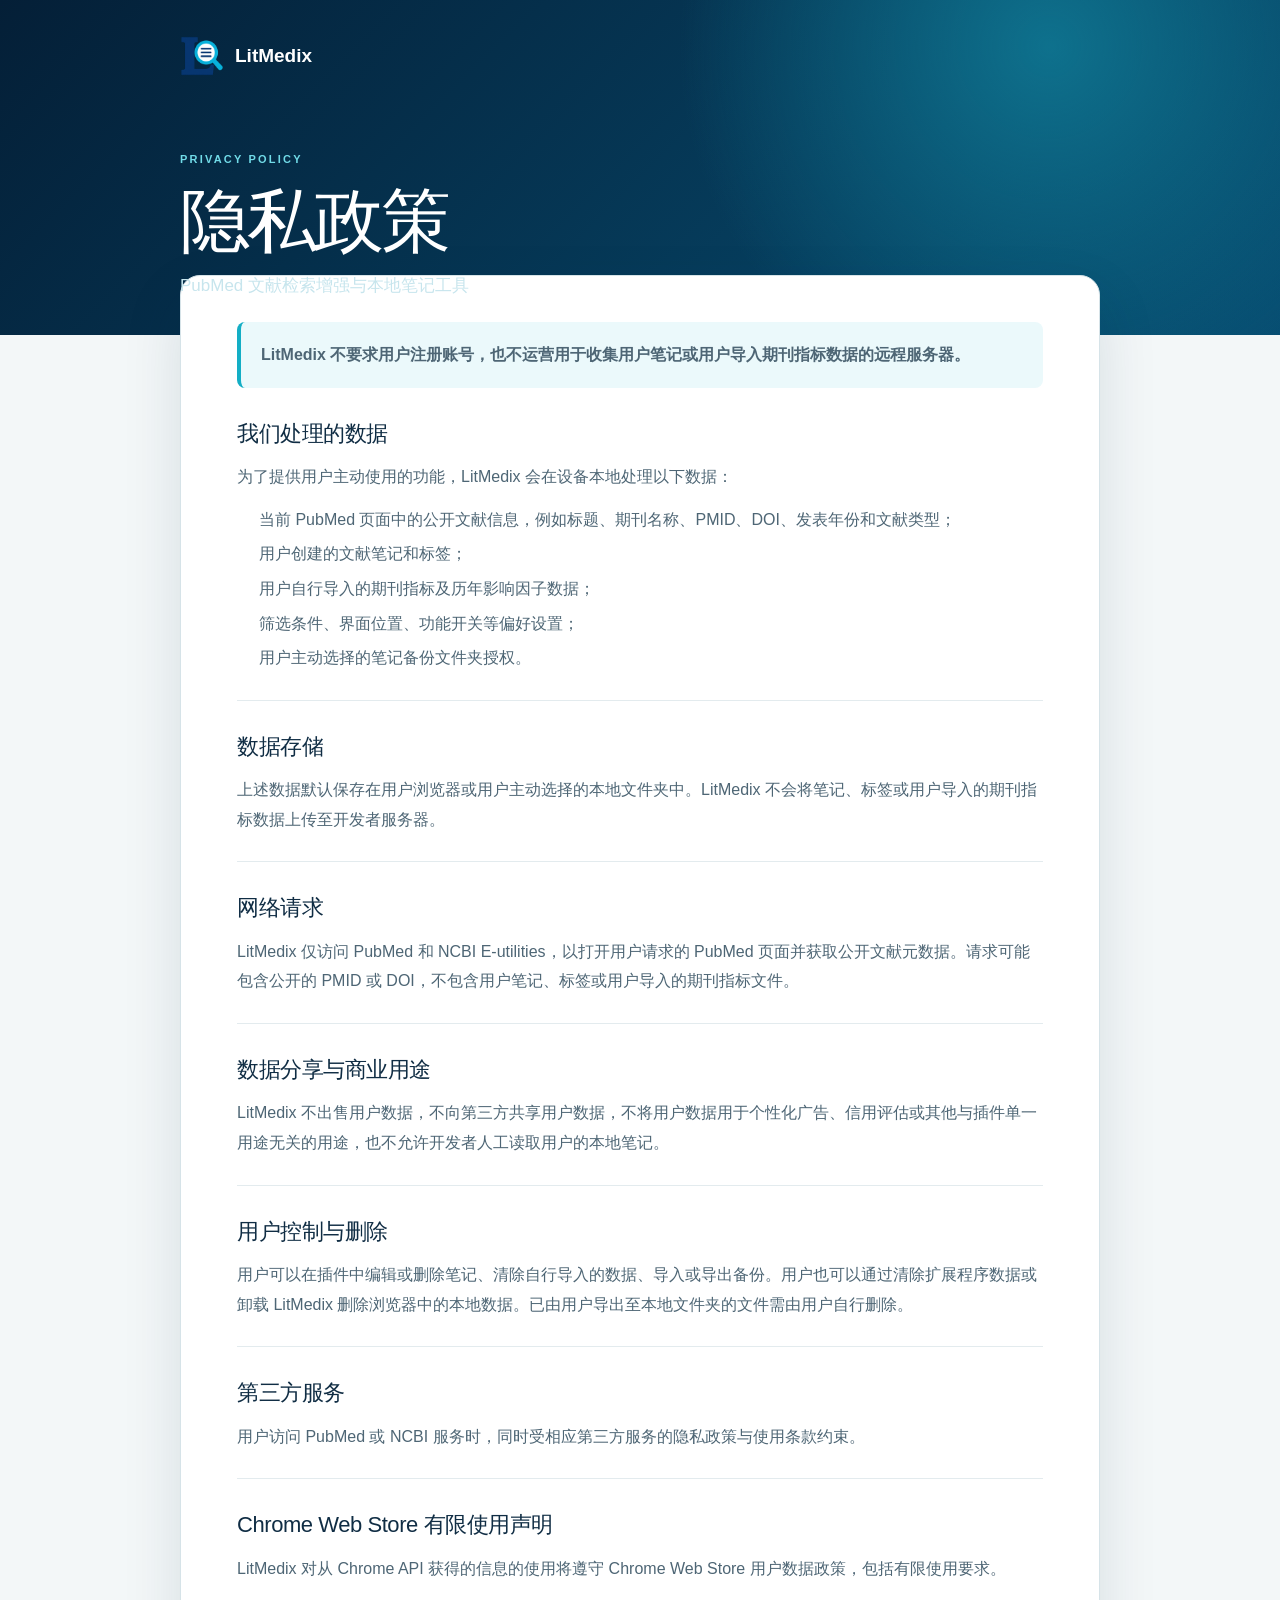
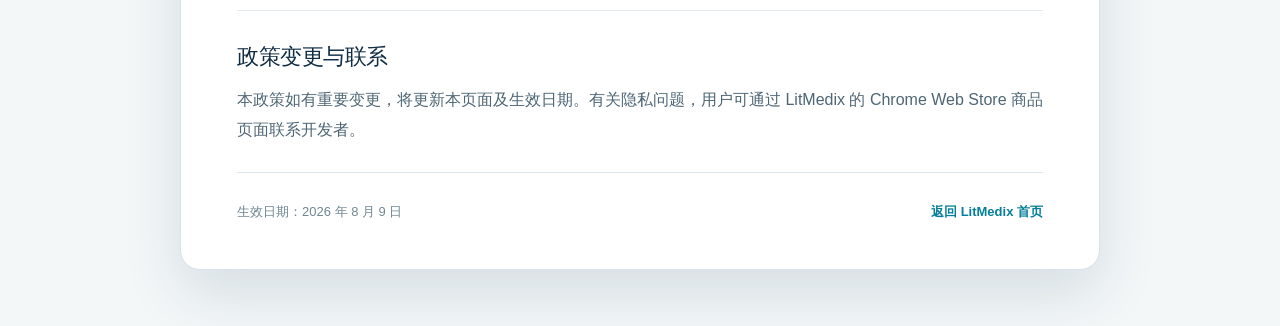
==== commit d32b8726: "Fix responsive launch section layout" ====
--- a/privacy/index.html
+++ b/privacy/index.html
@@ -1,2 +1,2 @@
-﻿<!DOCTYPE html><html lang="zh-CN"><head><meta charSet="utf-8"/><meta name="viewport" content="width=device-width, initial-scale=1"/><link rel="preload" href="/litmedix-icon.png" as="image"/><link rel="stylesheet" href="../assets/index-bfApPepZ.css" data-rsc-css-href="../assets/index-bfApPepZ.css" data-precedence="vite-rsc/importer-resources"/><link rel="modulepreload" href="../assets/layout-segment-context-ChXqOin5.js" crossorigin=""/><link rel="modulepreload" href="../assets/rolldown-runtime-S-ySWqyJ.js" crossorigin=""/><link rel="modulepreload" href="../assets/index-D1vCP54-.js" crossorigin=""/><link rel="modulepreload" href="../assets/framework-XU8gKkFC.js" crossorigin=""/><title>隐私政策 | LitMedix</title><meta name="description" content="LitMedix Chrome 扩展隐私政策与用户数据说明。"/><meta property="og:title" content="LitMedix｜PubMed 文献检索、期刊指标与本地笔记"/><meta property="og:description" content="在 PubMed 页面直接查看期刊指标与历年 IF，使用智能筛选、右键检索和本地 Markdown 文献笔记。"/><meta property="og:type" content="website"/><meta property="og:image" content="http://localhost:3000/og.png"/><meta property="og:image:width" content="1200"/><meta property="og:image:height" content="630"/><meta property="og:image:alt" content="LitMedix：少一点查询，多一点专注阅读"/><meta name="twitter:card" content="summary_large_image"/><meta name="twitter:title" content="LitMedix｜PubMed 文献检索、期刊指标与本地笔记"/><meta name="twitter:description" content="在 PubMed 页面直接查看期刊指标与历年 IF，使用智能筛选、右键检索和本地 Markdown 文献笔记。"/><meta name="twitter:image" content="http://localhost:3000/og.png"/><link rel="shortcut icon" href="/litmedix-icon.png"/><link rel="icon" href="/litmedix-icon.png"/><link rel="modulepreload" href="../assets/index-D1vCP54-.js" />
-</head><body><main class="policy-page"><header class="policy-header"><a class="policy-brand" href="../ aria-label="返回 LitMedix 首页"><img src="../litmedix-icon.png" alt="" width="44" height="44"/><span>LitMedix</span></a><div class="policy-heading"><span>PRIVACY POLICY</span><h1>隐私政策</h1><p>PubMed 文献检索增强与本地笔记工具</p></div></header><article class="policy-card"><p class="policy-summary">LitMedix 不要求用户注册账号，也不运营用于收集用户笔记或用户导入期刊指标数据的远程服务器。</p><section><h2>我们处理的数据</h2><p>为了提供用户主动使用的功能，LitMedix 会在设备本地处理以下数据：</p><ul><li>当前 PubMed 页面中的公开文献信息，例如标题、期刊名称、PMID、DOI、发表年份和文献类型；</li><li>用户创建的文献笔记和标签；</li><li>用户自行导入的期刊指标及历年影响因子数据；</li><li>筛选条件、界面位置、功能开关等偏好设置；</li><li>用户主动选择的笔记备份文件夹授权。</li></ul></section><section><h2>数据存储</h2><p>上述数据默认保存在用户浏览器或用户主动选择的本地文件夹中。LitMedix 不会将笔记、标签或用户导入的期刊指标数据上传至开发者服务器。</p></section><section><h2>网络请求</h2><p>LitMedix 仅访问 PubMed 和 NCBI E-utilities，以打开用户请求的 PubMed 页面并获取公开文献元数据。请求可能包含公开的 PMID 或 DOI，不包含用户笔记、标签或用户导入的期刊指标文件。</p></section><section><h2>数据分享与商业用途</h2><p>LitMedix 不出售用户数据，不向第三方共享用户数据，不将用户数据用于个性化广告、信用评估或其他与插件单一用途无关的用途，也不允许开发者人工读取用户的本地笔记。</p></section><section><h2>用户控制与删除</h2><p>用户可以在插件中编辑或删除笔记、清除自行导入的数据、导入或导出备份。用户也可以通过清除扩展程序数据或卸载 LitMedix 删除浏览器中的本地数据。已由用户导出至本地文件夹的文件需由用户自行删除。</p></section><section><h2>第三方服务</h2><p>用户访问 PubMed 或 NCBI 服务时，同时受相应第三方服务的隐私政策与使用条款约束。</p></section><section><h2>Chrome Web Store 有限使用声明</h2><p>LitMedix 对从 Chrome API 获得的信息的使用将遵守 Chrome Web Store 用户数据政策，包括有限使用要求。</p></section><section><h2>政策变更与联系</h2><p>本政策如有重要变更，将更新本页面及生效日期。有关隐私问题，用户可通过 LitMedix 的 Chrome Web Store 商品页面联系开发者。</p></section><footer class="policy-footer"><span>生效日期：2026 年 8 月 9 日</span><a href="../>返回 LitMedix 首页</a></footer></article></main></body></html>
+﻿<!DOCTYPE html><html lang="zh-CN"><head><meta charSet="utf-8"/><meta name="viewport" content="width=device-width, initial-scale=1"/><link rel="preload" href="/litmedix-icon.png" as="image"/><link rel="stylesheet" href="../assets/index-bfApPepZ.css" data-rsc-css-href="../assets/index-bfApPepZ.css" data-precedence="vite-rsc/importer-resources"/><link rel="modulepreload" href="../assets/layout-segment-context-ChXqOin5.js" crossorigin=""/><link rel="modulepreload" href="../assets/rolldown-runtime-S-ySWqyJ.js" crossorigin=""/><link rel="modulepreload" href="../assets/index-D1vCP54-.js" crossorigin=""/><link rel="modulepreload" href="../assets/framework-XU8gKkFC.js" crossorigin=""/><title>隐私政策 | LitMedix</title><meta name="description" content="LitMedix Chrome 扩展隐私政策与用户数据说明。"/><meta property="og:title" content="LitMedix｜PubMed 文献检索、期刊指标与本地笔记"/><meta property="og:description" content="在 PubMed 页面直接查看期刊指标与历年 IF，使用智能筛选、右键检索和本地 Markdown 文献笔记。"/><meta property="og:type" content="website"/><meta property="og:image" content="https://127.0.0.1:3000/og.png"/><meta property="og:image:width" content="1200"/><meta property="og:image:height" content="630"/><meta property="og:image:alt" content="LitMedix：少一点查询，多一点专注阅读"/><meta name="twitter:card" content="summary_large_image"/><meta name="twitter:title" content="LitMedix｜PubMed 文献检索、期刊指标与本地笔记"/><meta name="twitter:description" content="在 PubMed 页面直接查看期刊指标与历年 IF，使用智能筛选、右键检索和本地 Markdown 文献笔记。"/><meta name="twitter:image" content="https://127.0.0.1:3000/og.png"/><link rel="shortcut icon" href="/litmedix-icon.png"/><link rel="icon" href="/litmedix-icon.png"/><link rel="modulepreload" href="../assets/index-D1vCP54-.js" />
+</head><body><main class="policy-page"><header class="policy-header"><a class="policy-brand" href="../" aria-label="返回 LitMedix 首页"><img src="../litmedix-icon.png" alt="" width="44" height="44"/><span>LitMedix</span></a><div class="policy-heading"><span>PRIVACY POLICY</span><h1>隐私政策</h1><p>PubMed 文献检索增强与本地笔记工具</p></div></header><article class="policy-card"><p class="policy-summary">LitMedix 不要求用户注册账号，也不运营用于收集用户笔记或用户导入期刊指标数据的远程服务器。</p><section><h2>我们处理的数据</h2><p>为了提供用户主动使用的功能，LitMedix 会在设备本地处理以下数据：</p><ul><li>当前 PubMed 页面中的公开文献信息，例如标题、期刊名称、PMID、DOI、发表年份和文献类型；</li><li>用户创建的文献笔记和标签；</li><li>用户自行导入的期刊指标及历年影响因子数据；</li><li>筛选条件、界面位置、功能开关等偏好设置；</li><li>用户主动选择的笔记备份文件夹授权。</li></ul></section><section><h2>数据存储</h2><p>上述数据默认保存在用户浏览器或用户主动选择的本地文件夹中。LitMedix 不会将笔记、标签或用户导入的期刊指标数据上传至开发者服务器。</p></section><section><h2>网络请求</h2><p>LitMedix 仅访问 PubMed 和 NCBI E-utilities，以打开用户请求的 PubMed 页面并获取公开文献元数据。请求可能包含公开的 PMID 或 DOI，不包含用户笔记、标签或用户导入的期刊指标文件。</p></section><section><h2>数据分享与商业用途</h2><p>LitMedix 不出售用户数据，不向第三方共享用户数据，不将用户数据用于个性化广告、信用评估或其他与插件单一用途无关的用途，也不允许开发者人工读取用户的本地笔记。</p></section><section><h2>用户控制与删除</h2><p>用户可以在插件中编辑或删除笔记、清除自行导入的数据、导入或导出备份。用户也可以通过清除扩展程序数据或卸载 LitMedix 删除浏览器中的本地数据。已由用户导出至本地文件夹的文件需由用户自行删除。</p></section><section><h2>第三方服务</h2><p>用户访问 PubMed 或 NCBI 服务时，同时受相应第三方服务的隐私政策与使用条款约束。</p></section><section><h2>Chrome Web Store 有限使用声明</h2><p>LitMedix 对从 Chrome API 获得的信息的使用将遵守 Chrome Web Store 用户数据政策，包括有限使用要求。</p></section><section><h2>政策变更与联系</h2><p>本政策如有重要变更，将更新本页面及生效日期。有关隐私问题，用户可通过 LitMedix 的 Chrome Web Store 商品页面联系开发者。</p></section><footer class="policy-footer"><span>生效日期：2026 年 8 月 9 日</span><a href="../">返回 LitMedix 首页</a></footer></article></main></body></html>
